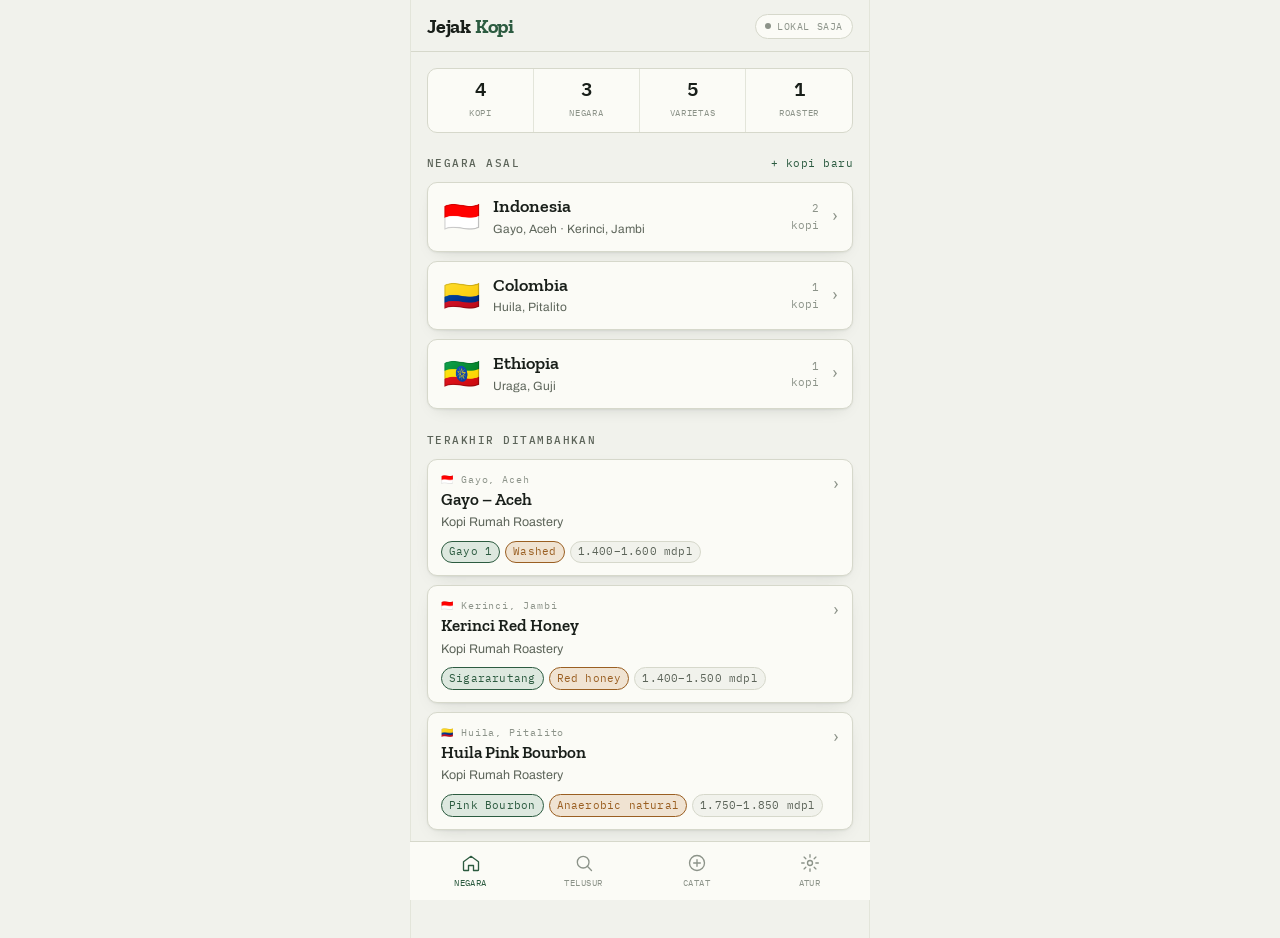
==== index.html @ e94035f2 "Add existing file" ====
<!doctype html>
<html lang="id">
<head>
<meta charset="utf-8">
<meta name="viewport" content="width=device-width,initial-scale=1,viewport-fit=cover">
<title>Jejak Kopi</title>
<meta name="description" content="Arsip telusur kopi — dari origin sampai cangkir.">
<meta name="theme-color" content="#2C5B40">
<link rel="manifest" href="manifest.webmanifest">
<link rel="icon" href="assets/icon-192.png">
<link rel="apple-touch-icon" href="assets/icon-192.png">
<meta name="apple-mobile-web-app-capable" content="yes">
<meta name="apple-mobile-web-app-title" content="Jejak Kopi">
<link rel="stylesheet" href="https://fonts.googleapis.com/css2?family=Archivo:wght@400;500;600;700&family=IBM+Plex+Mono:wght@400;500;600&family=Zilla+Slab:wght@500;600;700&display=swap">
<link rel="stylesheet" href="assets/app.css">
<script>try{var t=JSON.parse(localStorage.getItem("jejakkopi.tema"));if(t&&t!=="auto")document.documentElement.setAttribute("data-theme",t)}catch(e){}</script>
</head>
<body>
<div class="app">
  <header class="top" id="appTop"></header>
  <main class="view" id="view"></main>
</div>
<nav class="tabs" id="appTabs"></nav>

<script src="assets/app.js"></script>
<script>
shell({});

function render(){
  const kopi = Store.kopi();
  const v = $("#view");

  const negaraMap = new Map();
  kopi.forEach(k => {
    const n = k.negara || "Tanpa negara";
    const e = negaraMap.get(n) || { n: 0, daerah: new Set() };
    e.n++; if(k.origin) e.daerah.add(k.origin);
    negaraMap.set(n, e);
  });
  const negara = Array.from(negaraMap.entries())
    .map(([nama, e]) => ({ nama, jml: e.n, daerah: Array.from(e.daerah) }))
    .sort((a, b) => b.jml - a.jml || a.nama.localeCompare(b.nama));

  const varietas = new Set();
  kopi.forEach(k => (k.variety || []).forEach(x => varietas.add(x)));
  const roaster = new Set(kopi.map(k => k.roaster).filter(Boolean));

  const strip = `<div class="strip">
    <div><b>${kopi.length}</b><small>kopi</small></div>
    <div><b>${negara.length}</b><small>negara</small></div>
    <div><b>${varietas.size}</b><small>varietas</small></div>
    <div><b>${roaster.size}</b><small>roaster</small></div>
  </div>`;

  if(!kopi.length){
    v.innerHTML = strip + `<div class="empty">
      <h3>Arsip masih kosong</h3>
      <p>Catat sekantong kopi: origin, kebun, produser, varietas, proses, ketinggian,
         roaster, dan catatan rasanya. Kopi akan dikelompokkan otomatis per negara.</p>
      <a class="btn" href="catat.html">Catat kopi pertama</a>
    </div>`;
    return;
  }

  const kartuNegara = negara.map(g => `
    <a class="negara" href="negara.html?n=${encodeURIComponent(g.nama)}">
      <span class="flag" aria-hidden="true">${bendera(g.nama)}</span>
      <span class="negara-b">
        <span class="negara-n">${esc(g.nama)}</span>
        <span class="negara-d">${esc(g.daerah.slice(0, 4).join(" · ") || "—")}</span>
      </span>
      <span class="negara-c">${g.jml}<br>kopi</span>
      <span class="chev" aria-hidden="true">›</span>
    </a>`).join("");

  const baru = kopi.slice().sort((a, b) => (b.createdAt || 0) - (a.createdAt || 0)).slice(0, 3);

  v.innerHTML = strip + `
    <div class="sec-head" style="margin-top:22px">
      <h2 class="sec-title">Negara asal</h2>
      <a class="sec-act" href="catat.html">+ kopi baru</a>
    </div>
    ${kartuNegara}
    <div class="sec-head" style="margin-top:24px"><h2 class="sec-title">Terakhir ditambahkan</h2></div>
    ${baru.map(kartuKopi).join("")}`;
}

function kartuKopi(k){
  const tags = [];
  (k.variety || []).slice(0, 2).forEach(x => tags.push(`<span class="tag var">${esc(x)}</span>`));
  if(k.process) tags.push(`<span class="tag proc">${esc(k.process)}</span>`);
  if(k.altitude) tags.push(`<span class="tag">${esc(k.altitude)}</span>`);
  return `<a class="kartu" href="kopi.html?id=${encodeURIComponent(k.id)}">
    <span class="kartu-top">
      <span style="min-width:0">
        <span class="kartu-id">${bendera(k.negara)} ${esc(k.origin || k.negara || "—")}</span>
        <span class="kartu-n" style="display:block">${esc(k.nama || "Tanpa nama")}</span>
        <span class="kartu-r">${esc(k.roaster || k.producer || "—")}</span>
      </span>
      <span class="chev" aria-hidden="true">›</span>
    </span>
    ${tags.length ? `<span class="meta">${tags.join("")}</span>` : ""}
  </a>`;
}

document.addEventListener("data-siap", render);
document.addEventListener("data-baru", render);
Store.init();
</script>
</body>
</html>
---- assets/app.css ----
/* Jejak Kopi — gaya bersama semua halaman */

:root{
  --paper:#F1F2EC; --paper-2:#FBFBF6; --paper-3:#E8EAE1;
  --ink:#181E19; --ink-soft:#5C6459; --ink-faint:#8C9389;
  --rule:#D6D8CB; --rule-soft:#E3E5DA;
  --accent:#2C5B40; --accent-soft:#DDE8DF; --accent-ink:#F1F2EC;
  --brass:#9A5F22; --brass-soft:#F0E3D2;
  --good:#3B7A55; --warn:#966A16; --crit:#9C3B2E;
  --shadow:0 1px 2px rgba(24,30,25,.06), 0 6px 18px -10px rgba(24,30,25,.22);
  --r:10px; --r-s:6px;
  --f-disp:"Zilla Slab", Georgia, serif;
  --f-ui:"Archivo", system-ui, -apple-system, "Segoe UI", sans-serif;
  --f-mono:"IBM Plex Mono", ui-monospace, "SF Mono", Menlo, monospace;
  color-scheme:light;
}
@media (prefers-color-scheme: dark){
  :root:not([data-theme="light"]){
    --paper:#111512; --paper-2:#191F1A; --paper-3:#212821;
    --ink:#E7E9DF; --ink-soft:#98A195; --ink-faint:#6D766C;
    --rule:#2A322B; --rule-soft:#222A23;
    --accent:#79BC92; --accent-soft:#1D2B22; --accent-ink:#0E140F;
    --brass:#D19A57; --brass-soft:#2A2015;
    --good:#69B385; --warn:#CFA55E; --crit:#D97D6C;
    --shadow:0 1px 2px rgba(0,0,0,.4), 0 8px 22px -12px rgba(0,0,0,.7);
    color-scheme:dark;
  }
}
:root[data-theme="dark"]{
  --paper:#111512; --paper-2:#191F1A; --paper-3:#212821;
  --ink:#E7E9DF; --ink-soft:#98A195; --ink-faint:#6D766C;
  --rule:#2A322B; --rule-soft:#222A23;
  --accent:#79BC92; --accent-soft:#1D2B22; --accent-ink:#0E140F;
  --brass:#D19A57; --brass-soft:#2A2015;
  --good:#69B385; --warn:#CFA55E; --crit:#D97D6C;
  --shadow:0 1px 2px rgba(0,0,0,.4), 0 8px 22px -12px rgba(0,0,0,.7);
  color-scheme:dark;
}

*{box-sizing:border-box}
html{-webkit-text-size-adjust:100%}
body{margin:0; background:var(--paper); color:var(--ink);
  font-family:var(--f-ui); font-size:15px; line-height:1.5;
  -webkit-font-smoothing:antialiased}
img{max-width:100%}
a{color:inherit; text-decoration:none}
button,input,select,textarea{font:inherit; color:inherit}
button{cursor:pointer; background:none; border:none; padding:0; text-align:inherit}
:focus-visible{outline:2px solid var(--accent); outline-offset:2px; border-radius:3px}
@media (prefers-reduced-motion: reduce){*{animation:none!important; transition:none!important}}

/* ---------- kerangka ---------- */
.app{max-width:460px; margin:0 auto; min-height:100vh; background:var(--paper);
  border-left:1px solid var(--rule-soft); border-right:1px solid var(--rule-soft);
  padding-bottom:92px}
@media (max-width:480px){.app{border:none}}

.top{position:sticky; top:0; z-index:40; background:var(--paper);
  border-bottom:1px solid var(--rule); padding:11px 16px 10px}
.top-row{display:flex; align-items:center; justify-content:space-between; gap:10px}
.brand{font-family:var(--f-disp); font-weight:700; font-size:20px; letter-spacing:-.01em}
.brand span{color:var(--accent)}
.back{display:inline-flex; align-items:center; gap:5px; font-family:var(--f-mono);
  font-size:11.5px; letter-spacing:.04em; color:var(--accent)}
.view{padding:16px}

/* pil sinkron */
.sync{display:inline-flex; align-items:center; gap:6px; font-family:var(--f-mono);
  font-size:10px; letter-spacing:.06em; text-transform:uppercase; color:var(--ink-faint);
  border:1px solid var(--rule); border-radius:100px; padding:4px 9px; background:var(--paper-2)}
.sync .dot{width:6px; height:6px; border-radius:50%; background:var(--ink-faint); flex:none}
.sync[data-s="ok"]{color:var(--good); border-color:var(--good)}
.sync[data-s="ok"] .dot{background:var(--good)}
.sync[data-s="dirty"]{color:var(--warn); border-color:var(--warn)}
.sync[data-s="dirty"] .dot{background:var(--warn)}
.sync[data-s="err"]{color:var(--crit); border-color:var(--crit)}
.sync[data-s="err"] .dot{background:var(--crit)}
.sync[data-s="busy"] .dot{background:var(--accent); animation:pulse 1s ease-in-out infinite}
@keyframes pulse{0%,100%{opacity:1}50%{opacity:.25}}

/* ---------- judul bagian ---------- */
.sec-head{display:flex; align-items:baseline; justify-content:space-between; gap:10px; margin:0 0 10px}
.sec-title{font-family:var(--f-mono); font-size:10.5px; letter-spacing:.14em;
  text-transform:uppercase; color:var(--ink-soft); margin:0; font-weight:500}
.sec-act{font-family:var(--f-mono); font-size:11px; color:var(--accent); letter-spacing:.04em}
.page-title{font-family:var(--f-disp); font-size:25px; font-weight:700; line-height:1.15;
  margin:2px 0 4px; text-wrap:balance}
.page-sub{font-family:var(--f-mono); font-size:11px; letter-spacing:.08em;
  text-transform:uppercase; color:var(--ink-faint)}

/* ---------- strip statistik ---------- */
.strip{display:grid; grid-template-columns:repeat(4,1fr); border:1px solid var(--rule);
  border-radius:var(--r); overflow:hidden; background:var(--paper-2)}
.strip div{padding:10px 6px; text-align:center; border-right:1px solid var(--rule-soft)}
.strip div:last-child{border-right:none}
.strip b{display:block; font-family:var(--f-mono); font-size:19px; font-weight:600;
  font-variant-numeric:tabular-nums; line-height:1.1}
.strip small{font-family:var(--f-mono); font-size:9px; letter-spacing:.08em;
  text-transform:uppercase; color:var(--ink-faint)}

/* ---------- kartu negara ---------- */
.negara{display:flex; align-items:center; gap:13px; width:100%; padding:13px 14px;
  background:var(--paper-2); border:1px solid var(--rule); border-radius:var(--r);
  box-shadow:var(--shadow)}
.negara+.negara{margin-top:9px}
.flag{font-size:30px; line-height:1; flex:none; width:38px; text-align:center}
.negara-b{flex:1; min-width:0; display:block}
.negara-n{display:block; font-family:var(--f-disp); font-size:18px; font-weight:600; line-height:1.2}
.negara-d{display:block; font-size:12px; color:var(--ink-soft); margin-top:2px;
  overflow:hidden; text-overflow:ellipsis; white-space:nowrap}
.negara-c{font-family:var(--f-mono); font-size:11px; color:var(--ink-faint); flex:none;
  font-variant-numeric:tabular-nums; text-align:right}
.chev{color:var(--ink-faint); font-size:17px; flex:none}

/* ---------- kartu kopi ---------- */
.kartu{display:block; width:100%; background:var(--paper-2); border:1px solid var(--rule);
  border-radius:var(--r); padding:12px 13px; box-shadow:var(--shadow)}
.kartu+.kartu{margin-top:9px}
.kartu-top{display:flex; justify-content:space-between; align-items:flex-start; gap:10px}
.kartu-id{display:block; font-family:var(--f-mono); font-size:10px; letter-spacing:.09em;
  color:var(--ink-faint)}
.kartu-n{display:block; font-family:var(--f-disp); font-weight:600; font-size:17px;
  line-height:1.25; margin:2px 0 3px; text-wrap:balance}
.kartu-r{display:block; font-size:12.5px; color:var(--ink-soft)}
.meta{display:flex; flex-wrap:wrap; gap:5px; margin-top:9px}
.tag{font-family:var(--f-mono); font-size:10.5px; letter-spacing:.02em; padding:2.5px 7px;
  border-radius:100px; border:1px solid var(--rule); color:var(--ink-soft); background:var(--paper)}
.tag.proc{border-color:var(--brass); color:var(--brass); background:var(--brass-soft)}
.tag.var{border-color:var(--accent); color:var(--accent); background:var(--accent-soft)}

/* ---------- tabel informasi (halaman detail) ---------- */
.info{border:1px solid var(--rule); border-radius:var(--r); overflow:hidden;
  background:var(--paper-2)}
.info-row{display:flex; align-items:flex-start; gap:10px; padding:10px 12px;
  border-bottom:1px solid var(--rule-soft); width:100%}
.info-row:last-child{border-bottom:none}
.info-e{font-size:15px; line-height:1.35; flex:none; width:20px; text-align:center}
.info-k{font-family:var(--f-mono); font-size:9.5px; letter-spacing:.09em; text-transform:uppercase;
  color:var(--ink-faint); width:78px; flex:none; padding-top:3px}
.info-v{flex:1; min-width:0; font-size:14px; font-weight:500; line-height:1.35}
.info-v.kosong{color:var(--ink-faint); font-weight:400; font-style:italic}
a.info-row .info-v{color:var(--accent)}

/* ---------- catatan rasa ---------- */
.notes{display:flex; flex-wrap:wrap; gap:7px}
.note-chip{display:inline-flex; align-items:center; gap:6px; padding:6px 11px 6px 8px;
  border-radius:100px; border:1px solid var(--rule); background:var(--paper-2); font-size:13px}
.note-chip em{font-style:normal; font-size:14px}

/* ---------- seduhan ---------- */
.seduh{display:flex; gap:11px; padding:10px 0; border-bottom:1px solid var(--rule-soft)}
.seduh:last-child{border-bottom:none}
.seduh-m{font-family:var(--f-mono); font-size:9.5px; letter-spacing:.06em; text-transform:uppercase;
  color:var(--accent-ink); background:var(--accent); padding:4px 6px; border-radius:var(--r-s);
  flex:none; min-width:58px; text-align:center; height:fit-content}
.seduh-b{flex:1; min-width:0}
.seduh-d{font-family:var(--f-mono); font-size:11px; color:var(--ink-faint);
  font-variant-numeric:tabular-nums}
.seduh-n{font-size:13px; color:var(--ink-soft); margin-top:3px}

/* ---------- daftar telusur ---------- */
.facet{display:flex; align-items:center; gap:10px; width:100%; padding:10px 2px;
  border-bottom:1px solid var(--rule-soft)}
.bar{height:5px; border-radius:3px; background:var(--accent); flex:none; min-width:4px}
.facet-n{flex:1; font-size:14px; font-weight:500; min-width:0}
.facet-c{font-family:var(--f-mono); font-size:11.5px; color:var(--ink-faint);
  font-variant-numeric:tabular-nums; flex:none}

.chips{display:flex; gap:6px; overflow-x:auto; padding-bottom:6px; margin-bottom:12px;
  scrollbar-width:none}
.chips::-webkit-scrollbar{display:none}
.chip{font-family:var(--f-mono); font-size:11px; letter-spacing:.03em; white-space:nowrap;
  padding:5px 11px; border-radius:100px; border:1px solid var(--rule);
  background:var(--paper-2); color:var(--ink-soft)}
.chip[aria-pressed="true"]{background:var(--accent); color:var(--accent-ink); border-color:var(--accent)}

/* ---------- formulir ---------- */
.f{margin-bottom:12px}
.f label{display:block; font-family:var(--f-mono); font-size:9.5px; letter-spacing:.12em;
  text-transform:uppercase; color:var(--ink-soft); margin-bottom:4px}
.f input[type=text],.f input[type=number],.f input[type=date],.f input[type=password],
.f select,.f textarea{width:100%; padding:9px 10px; border:1px solid var(--rule);
  border-radius:var(--r-s); background:var(--paper-2); font-size:16px}
.f textarea{min-height:70px; resize:vertical; font-size:14px}
.f .hint{font-size:11.5px; color:var(--ink-faint); margin-top:4px; line-height:1.4}
.grid2{display:grid; grid-template-columns:1fr 1fr; gap:10px}

.btn{display:inline-flex; align-items:center; justify-content:center; gap:6px;
  padding:11px 16px; border-radius:var(--r-s); font-weight:600; font-size:14px;
  background:var(--accent); color:var(--accent-ink); border:1px solid var(--accent)}
.btn.ghost{background:transparent; color:var(--ink); border-color:var(--rule)}
.btn.danger{background:transparent; color:var(--crit); border-color:var(--crit)}
.btn.wide{width:100%}
.btn[disabled]{opacity:.5; cursor:not-allowed}
.btn-row{display:flex; gap:8px; margin-top:14px}

details > summary{font-family:var(--f-mono); font-size:11px; letter-spacing:.04em;
  color:var(--accent); cursor:pointer; padding:4px 0; list-style:none}
details > summary::-webkit-details-marker{display:none}
details > summary::before{content:"▸ "; display:inline-block; transition:transform .15s}
details[open] > summary::before{content:"▾ "}

.chipset{display:flex; flex-wrap:wrap; gap:6px}
.chipset button{font-size:12.5px; padding:5px 10px; border-radius:100px;
  border:1px solid var(--rule); background:var(--paper-2); color:var(--ink-soft)}
.chipset button[aria-pressed="true"]{background:var(--accent-soft); border-color:var(--accent);
  color:var(--accent); font-weight:600}

/* ---------- bilah tab ---------- */
.tabs{position:fixed; bottom:0; left:0; right:0; z-index:50; background:var(--paper-2);
  border-top:1px solid var(--rule); display:grid; grid-template-columns:repeat(4,1fr);
  max-width:460px; margin:0 auto; padding:6px 4px calc(6px + env(safe-area-inset-bottom))}
.tab{display:flex; flex-direction:column; align-items:center; gap:3px; padding:5px 2px;
  color:var(--ink-faint); font-family:var(--f-mono); font-size:9px; letter-spacing:.05em;
  text-transform:uppercase}
.tab svg{width:20px; height:20px; stroke:currentColor; fill:none; stroke-width:1.6;
  stroke-linecap:round; stroke-linejoin:round}
.tab[aria-current="page"]{color:var(--accent)}

/* ---------- lain-lain ---------- */
.empty{text-align:center; padding:34px 18px; color:var(--ink-soft)}
.empty h3{font-family:var(--f-disp); font-size:18px; color:var(--ink); margin:0 0 6px}
.empty p{font-size:13.5px; margin:0 auto 16px; max-width:30em}
.banner{border-left:2px solid var(--brass); background:var(--brass-soft); padding:10px 12px;
  border-radius:0 var(--r-s) var(--r-s) 0; font-size:12.5px; color:var(--ink-soft);
  margin-bottom:14px; line-height:1.45}
.banner a{color:var(--brass); text-decoration:underline}
.toast{position:fixed; left:50%; bottom:100px; transform:translateX(-50%); z-index:80;
  background:var(--ink); color:var(--paper); padding:9px 15px; border-radius:100px;
  font-size:13px; box-shadow:var(--shadow); max-width:88vw; text-align:center; display:none}
.toast.on{display:block}
.hr{height:1px; background:var(--rule); margin:20px 0}
.muted{font-size:13px; color:var(--ink-soft)}
.mono{font-family:var(--f-mono); font-variant-numeric:tabular-nums}
.stack{display:flex; flex-direction:column; gap:9px}
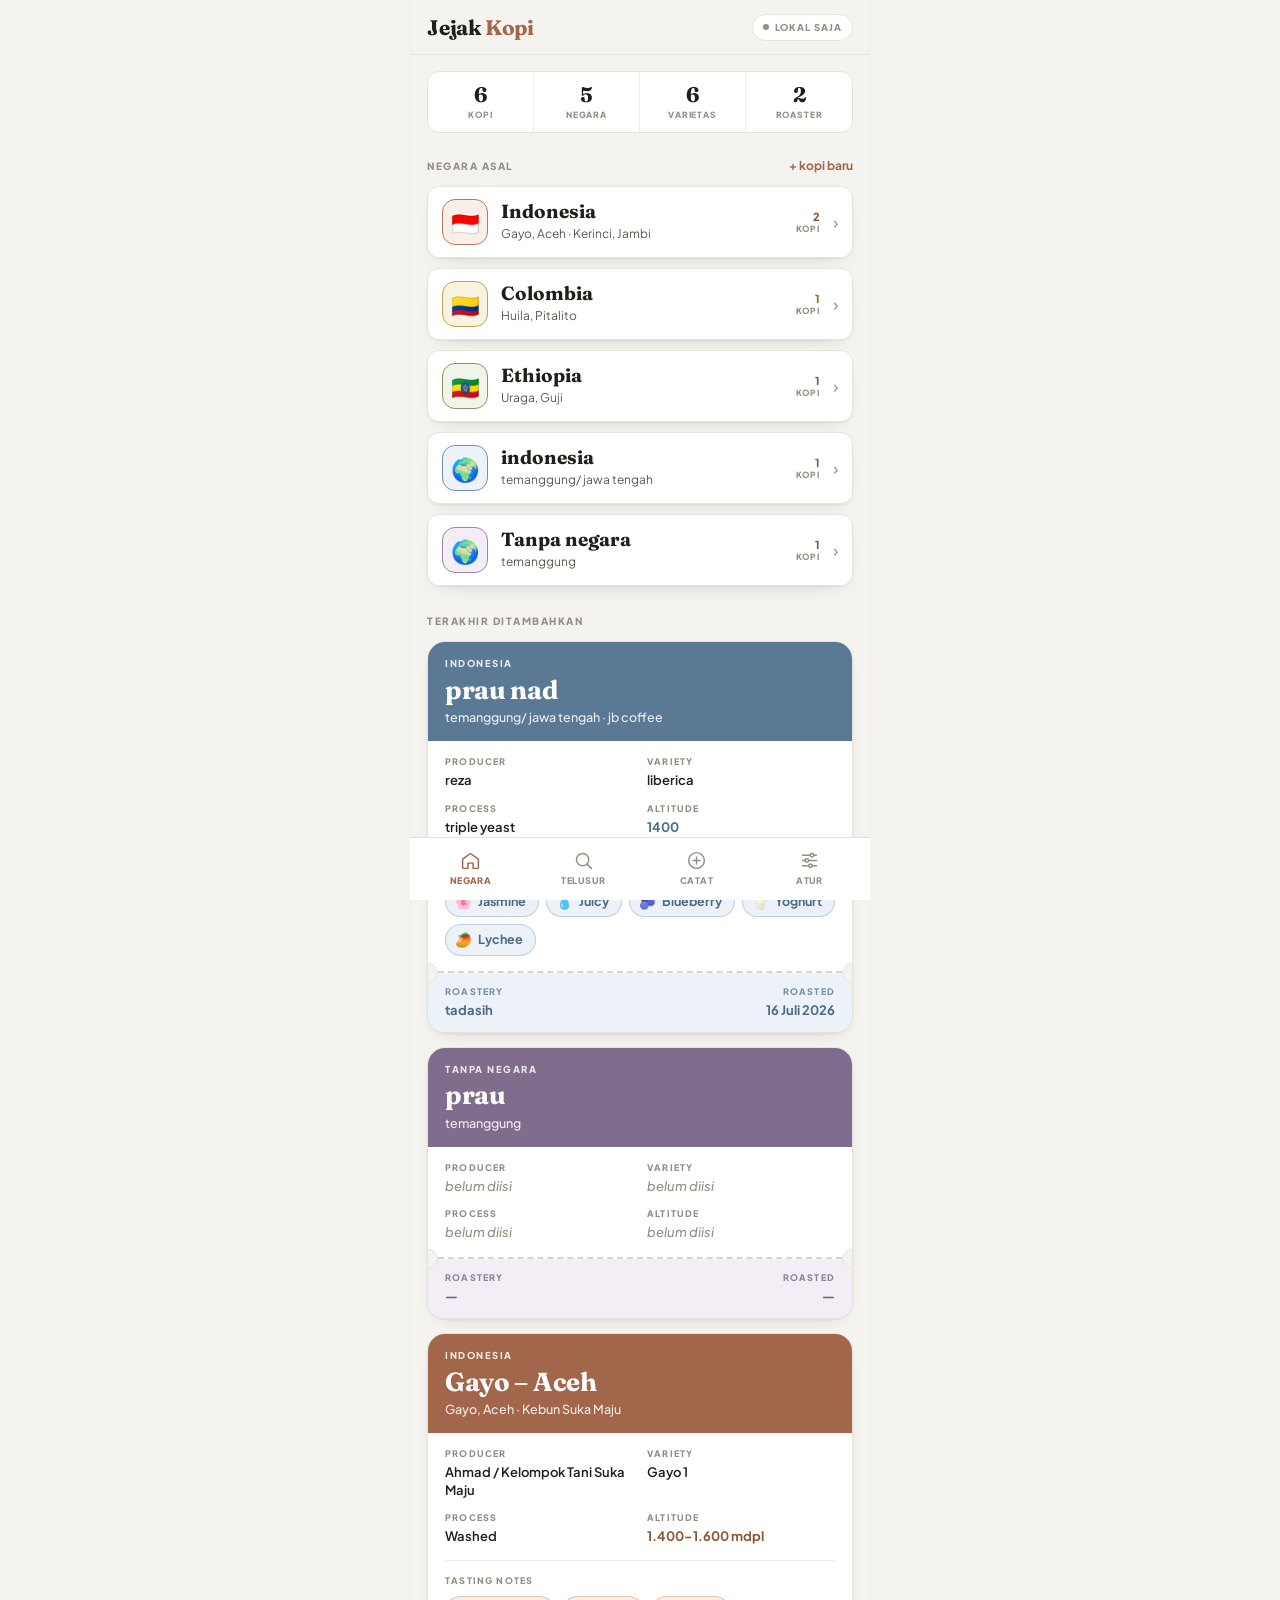
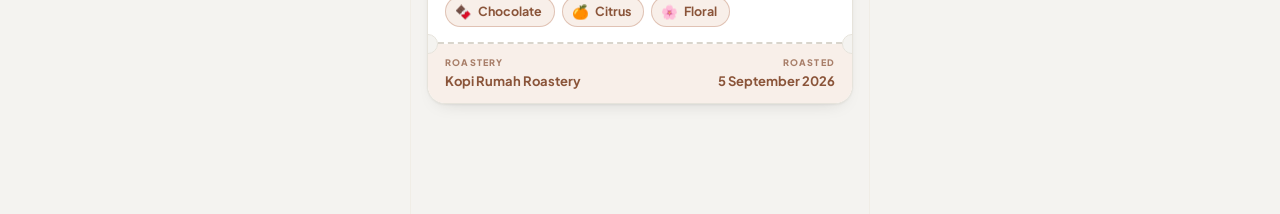
==== commit 4b772b2d: "Update files" ====
--- a/index.html
+++ b/index.html
@@ -5,15 +5,14 @@
 <meta name="viewport" content="width=device-width,initial-scale=1,viewport-fit=cover">
 <title>Jejak Kopi</title>
 <meta name="description" content="Arsip telusur kopi — dari origin sampai cangkir.">
-<meta name="theme-color" content="#2C5B40">
+<meta name="theme-color" content="#A2664B">
 <link rel="manifest" href="manifest.webmanifest">
 <link rel="icon" href="assets/icon-192.png">
 <link rel="apple-touch-icon" href="assets/icon-192.png">
 <meta name="apple-mobile-web-app-capable" content="yes">
 <meta name="apple-mobile-web-app-title" content="Jejak Kopi">
-<link rel="stylesheet" href="https://fonts.googleapis.com/css2?family=Archivo:wght@400;500;600;700&family=IBM+Plex+Mono:wght@400;500;600&family=Zilla+Slab:wght@500;600;700&display=swap">
+<link rel="stylesheet" href="https://fonts.googleapis.com/css2?family=Fraunces:opsz,wght@9..144,600;9..144,700&family=Plus+Jakarta+Sans:wght@400;500;600;700;800&display=swap">
 <link rel="stylesheet" href="assets/app.css">
-<script>try{var t=JSON.parse(localStorage.getItem("jejakkopi.tema"));if(t&&t!=="auto")document.documentElement.setAttribute("data-theme",t)}catch(e){}</script>
 </head>
 <body>
 <div class="app">
@@ -22,6 +21,7 @@
 </div>
 <nav class="tabs" id="appTabs"></nav>
 
+<script src="assets/seed.js"></script>
 <script src="assets/app.js"></script>
 <script>
 shell({});
@@ -33,12 +33,12 @@
   const negaraMap = new Map();
   kopi.forEach(k => {
     const n = k.negara || "Tanpa negara";
-    const e = negaraMap.get(n) || { n: 0, daerah: new Set() };
-    e.n++; if(k.origin) e.daerah.add(k.origin);
-    negaraMap.set(n, e);
+    if(!negaraMap.has(n)) negaraMap.set(n, { jml:0, daerah:new Set() });
+    const e = negaraMap.get(n);
+    e.jml++; if(k.origin) e.daerah.add(k.origin);
   });
   const negara = Array.from(negaraMap.entries())
-    .map(([nama, e]) => ({ nama, jml: e.n, daerah: Array.from(e.daerah) }))
+    .map(([nama, e]) => ({ nama, jml:e.jml, daerah:Array.from(e.daerah) }))
     .sort((a, b) => b.jml - a.jml || a.nama.localeCompare(b.nama));
 
   const varietas = new Set();
@@ -63,44 +63,27 @@
   }
 
   const kartuNegara = negara.map(g => `
-    <a class="negara" href="negara.html?n=${encodeURIComponent(g.nama)}">
+    <a class="negara" data-w="${warnaNegara(g.nama)}"
+       href="negara.html?n=${encodeURIComponent(g.nama)}">
       <span class="flag" aria-hidden="true">${bendera(g.nama)}</span>
       <span class="negara-b">
         <span class="negara-n">${esc(g.nama)}</span>
-        <span class="negara-d">${esc(g.daerah.slice(0, 4).join(" · ") || "—")}</span>
+        <span class="negara-d">${esc(g.daerah.slice(0, 4).join(" · ") || "daerah belum dicatat")}</span>
       </span>
-      <span class="negara-c">${g.jml}<br>kopi</span>
+      <span class="negara-c">${g.jml}<small>kopi</small></span>
       <span class="chev" aria-hidden="true">›</span>
     </a>`).join("");
 
   const baru = kopi.slice().sort((a, b) => (b.createdAt || 0) - (a.createdAt || 0)).slice(0, 3);
 
   v.innerHTML = strip + `
-    <div class="sec-head" style="margin-top:22px">
+    <div class="sec-head" style="margin-top:24px">
       <h2 class="sec-title">Negara asal</h2>
       <a class="sec-act" href="catat.html">+ kopi baru</a>
     </div>
     ${kartuNegara}
-    <div class="sec-head" style="margin-top:24px"><h2 class="sec-title">Terakhir ditambahkan</h2></div>
-    ${baru.map(kartuKopi).join("")}`;
-}
-
-function kartuKopi(k){
-  const tags = [];
-  (k.variety || []).slice(0, 2).forEach(x => tags.push(`<span class="tag var">${esc(x)}</span>`));
-  if(k.process) tags.push(`<span class="tag proc">${esc(k.process)}</span>`);
-  if(k.altitude) tags.push(`<span class="tag">${esc(k.altitude)}</span>`);
-  return `<a class="kartu" href="kopi.html?id=${encodeURIComponent(k.id)}">
-    <span class="kartu-top">
-      <span style="min-width:0">
-        <span class="kartu-id">${bendera(k.negara)} ${esc(k.origin || k.negara || "—")}</span>
-        <span class="kartu-n" style="display:block">${esc(k.nama || "Tanpa nama")}</span>
-        <span class="kartu-r">${esc(k.roaster || k.producer || "—")}</span>
-      </span>
-      <span class="chev" aria-hidden="true">›</span>
-    </span>
-    ${tags.length ? `<span class="meta">${tags.join("")}</span>` : ""}
-  </a>`;
+    <div class="sec-head" style="margin-top:28px"><h2 class="sec-title">Terakhir ditambahkan</h2></div>
+    ${baru.map(kartuTiket).join("")}`;
 }
 
 document.addEventListener("data-siap", render);
--- a/assets/app.css
+++ b/assets/app.css
@@ -1,235 +1,269 @@
-/* Jejak Kopi — gaya bersama semua halaman */
+/* =====================================================================
+   Jejak Kopi — gaya bersama semua halaman
+   Latar putih, warna teredam, warna ditentukan negara asal.
+   ===================================================================== */
 
 :root{
-  --paper:#F1F2EC; --paper-2:#FBFBF6; --paper-3:#E8EAE1;
-  --ink:#181E19; --ink-soft:#5C6459; --ink-faint:#8C9389;
-  --rule:#D6D8CB; --rule-soft:#E3E5DA;
-  --accent:#2C5B40; --accent-soft:#DDE8DF; --accent-ink:#F1F2EC;
-  --brass:#9A5F22; --brass-soft:#F0E3D2;
-  --good:#3B7A55; --warn:#966A16; --crit:#9C3B2E;
-  --shadow:0 1px 2px rgba(24,30,25,.06), 0 6px 18px -10px rgba(24,30,25,.22);
-  --r:10px; --r-s:6px;
-  --f-disp:"Zilla Slab", Georgia, serif;
-  --f-ui:"Archivo", system-ui, -apple-system, "Segoe UI", sans-serif;
-  --f-mono:"IBM Plex Mono", ui-monospace, "SF Mono", Menlo, monospace;
+  --page:#F4F3F0;
+  --card:#FFFFFF;
+  --ink:#211E1A;
+  --ink-2:#5C574E;
+  --faint:#948E84;
+  --rule:#E6E3DB;
+  --rule-2:#F0EDE6;
+
+  /* aksen umum aplikasi — tanah liat */
+  --c:#B87A5E; --block:#A2664B; --tint:#F8EFE9; --deep:#8A5439;
+
+  --good:#5C7838; --warn:#A2853C; --crit:#A6402F;
+  --shadow:0 1px 2px rgba(33,30,26,.05), 0 8px 20px -14px rgba(33,30,26,.28);
+  --r:18px; --r-m:12px; --r-s:9px;
+
+  --f-ui:"Plus Jakarta Sans", system-ui, -apple-system, "Segoe UI", sans-serif;
+  --f-disp:"Fraunces", Georgia, "Times New Roman", serif;
   color-scheme:light;
 }
-@media (prefers-color-scheme: dark){
-  :root:not([data-theme="light"]){
-    --paper:#111512; --paper-2:#191F1A; --paper-3:#212821;
-    --ink:#E7E9DF; --ink-soft:#98A195; --ink-faint:#6D766C;
-    --rule:#2A322B; --rule-soft:#222A23;
-    --accent:#79BC92; --accent-soft:#1D2B22; --accent-ink:#0E140F;
-    --brass:#D19A57; --brass-soft:#2A2015;
-    --good:#69B385; --warn:#CFA55E; --crit:#D97D6C;
-    --shadow:0 1px 2px rgba(0,0,0,.4), 0 8px 22px -12px rgba(0,0,0,.7);
-    color-scheme:dark;
-  }
-}
-:root[data-theme="dark"]{
-  --paper:#111512; --paper-2:#191F1A; --paper-3:#212821;
-  --ink:#E7E9DF; --ink-soft:#98A195; --ink-faint:#6D766C;
-  --rule:#2A322B; --rule-soft:#222A23;
-  --accent:#79BC92; --accent-soft:#1D2B22; --accent-ink:#0E140F;
-  --brass:#D19A57; --brass-soft:#2A2015;
-  --good:#69B385; --warn:#CFA55E; --crit:#D97D6C;
-  --shadow:0 1px 2px rgba(0,0,0,.4), 0 8px 22px -12px rgba(0,0,0,.7);
-  color-scheme:dark;
-}
+
+/* ---------- palet negara ---------- */
+[data-w="id"]{--c:#B87A5E; --block:#A2664B; --tint:#F8EFE9; --deep:#8A5439}
+[data-w="et"]{--c:#869A66; --block:#6E8450; --tint:#F0F4E9; --deep:#5E7043}
+[data-w="co"]{--c:#C0A153; --block:#A2853C; --tint:#F9F2E1; --deep:#8A6F27}
+[data-w="ke"]{--c:#B27A7E; --block:#99626A; --tint:#F8EEEE; --deep:#83525A}
+[data-w="br"]{--c:#7593AE; --block:#5B7995; --tint:#ECF2F7; --deep:#4E6B85}
+[data-w="gt"]{--c:#6F9B94; --block:#55807A; --tint:#EAF3F1; --deep:#46706A}
+[data-w="pa"]{--c:#9B87A8; --block:#806D8E; --tint:#F3EEF6; --deep:#6B587A}
+[data-w="cr"]{--c:#6E9377; --block:#557A5F; --tint:#EBF3ED; --deep:#3F6249}
+[data-w="xx"]{--c:#8A8B93; --block:#6E7079; --tint:#F1F1F2; --deep:#5C5D64}
 
 *{box-sizing:border-box}
 html{-webkit-text-size-adjust:100%}
-body{margin:0; background:var(--paper); color:var(--ink);
-  font-family:var(--f-ui); font-size:15px; line-height:1.5;
-  -webkit-font-smoothing:antialiased}
+body{margin:0; background:var(--page); color:var(--ink); font-family:var(--f-ui);
+  font-size:15px; line-height:1.55; -webkit-font-smoothing:antialiased}
 img{max-width:100%}
 a{color:inherit; text-decoration:none}
 button,input,select,textarea{font:inherit; color:inherit}
 button{cursor:pointer; background:none; border:none; padding:0; text-align:inherit}
-:focus-visible{outline:2px solid var(--accent); outline-offset:2px; border-radius:3px}
-@media (prefers-reduced-motion: reduce){*{animation:none!important; transition:none!important}}
+:focus-visible{outline:2px solid var(--block); outline-offset:2px; border-radius:4px}
+@media (prefers-reduced-motion:reduce){*{animation:none!important; transition:none!important}}
 
 /* ---------- kerangka ---------- */
-.app{max-width:460px; margin:0 auto; min-height:100vh; background:var(--paper);
-  border-left:1px solid var(--rule-soft); border-right:1px solid var(--rule-soft);
-  padding-bottom:92px}
+.app{max-width:460px; margin:0 auto; min-height:100vh; background:var(--page);
+  border-left:1px solid var(--rule-2); border-right:1px solid var(--rule-2);
+  padding-bottom:94px}
 @media (max-width:480px){.app{border:none}}
 
-.top{position:sticky; top:0; z-index:40; background:var(--paper);
+.top{position:sticky; top:0; z-index:40; background:var(--page);
   border-bottom:1px solid var(--rule); padding:11px 16px 10px}
 .top-row{display:flex; align-items:center; justify-content:space-between; gap:10px}
-.brand{font-family:var(--f-disp); font-weight:700; font-size:20px; letter-spacing:-.01em}
-.brand span{color:var(--accent)}
-.back{display:inline-flex; align-items:center; gap:5px; font-family:var(--f-mono);
-  font-size:11.5px; letter-spacing:.04em; color:var(--accent)}
+.brand{font-family:var(--f-disp); font-weight:700; font-size:21px; letter-spacing:-.01em}
+.brand span{color:var(--block)}
+.back{display:inline-flex; align-items:center; gap:5px; font-size:12.5px; font-weight:700;
+  color:var(--block)}
 .view{padding:16px}
 
 /* pil sinkron */
-.sync{display:inline-flex; align-items:center; gap:6px; font-family:var(--f-mono);
-  font-size:10px; letter-spacing:.06em; text-transform:uppercase; color:var(--ink-faint);
-  border:1px solid var(--rule); border-radius:100px; padding:4px 9px; background:var(--paper-2)}
-.sync .dot{width:6px; height:6px; border-radius:50%; background:var(--ink-faint); flex:none}
-.sync[data-s="ok"]{color:var(--good); border-color:var(--good)}
+.sync{display:inline-flex; align-items:center; gap:6px; font-size:9.5px; font-weight:800;
+  letter-spacing:.1em; text-transform:uppercase; color:var(--faint);
+  border:1px solid var(--rule); border-radius:100px; padding:5px 10px; background:#fff}
+.sync .dot{width:6px; height:6px; border-radius:50%; background:var(--faint); flex:none}
+.sync[data-s="ok"]{color:var(--good); border-color:#C4D2AE}
 .sync[data-s="ok"] .dot{background:var(--good)}
-.sync[data-s="dirty"]{color:var(--warn); border-color:var(--warn)}
+.sync[data-s="dirty"]{color:var(--warn); border-color:#E4D2A6}
 .sync[data-s="dirty"] .dot{background:var(--warn)}
-.sync[data-s="err"]{color:var(--crit); border-color:var(--crit)}
+.sync[data-s="err"]{color:var(--crit); border-color:#E6BDB4}
 .sync[data-s="err"] .dot{background:var(--crit)}
-.sync[data-s="busy"] .dot{background:var(--accent); animation:pulse 1s ease-in-out infinite}
+.sync[data-s="busy"] .dot{background:var(--block); animation:pulse 1s ease-in-out infinite}
 @keyframes pulse{0%,100%{opacity:1}50%{opacity:.25}}
 
-/* ---------- judul bagian ---------- */
-.sec-head{display:flex; align-items:baseline; justify-content:space-between; gap:10px; margin:0 0 10px}
-.sec-title{font-family:var(--f-mono); font-size:10.5px; letter-spacing:.14em;
-  text-transform:uppercase; color:var(--ink-soft); margin:0; font-weight:500}
-.sec-act{font-family:var(--f-mono); font-size:11px; color:var(--accent); letter-spacing:.04em}
-.page-title{font-family:var(--f-disp); font-size:25px; font-weight:700; line-height:1.15;
-  margin:2px 0 4px; text-wrap:balance}
-.page-sub{font-family:var(--f-mono); font-size:11px; letter-spacing:.08em;
-  text-transform:uppercase; color:var(--ink-faint)}
+/* ---------- judul ---------- */
+.sec-head{display:flex; align-items:baseline; justify-content:space-between; gap:10px;
+  margin:0 0 11px}
+.sec-title{font-size:10px; font-weight:800; letter-spacing:.15em; text-transform:uppercase;
+  color:var(--faint); margin:0}
+.sec-act{font-size:12px; font-weight:700; color:var(--block)}
+.page-title{font-family:var(--f-disp); font-size:27px; font-weight:700; line-height:1.12;
+  letter-spacing:-.012em; margin:3px 0 4px; text-wrap:balance}
+.page-sub{font-size:10.5px; font-weight:800; letter-spacing:.13em; text-transform:uppercase;
+  color:var(--faint)}
 
 /* ---------- strip statistik ---------- */
 .strip{display:grid; grid-template-columns:repeat(4,1fr); border:1px solid var(--rule);
-  border-radius:var(--r); overflow:hidden; background:var(--paper-2)}
-.strip div{padding:10px 6px; text-align:center; border-right:1px solid var(--rule-soft)}
+  border-radius:var(--r-m); overflow:hidden; background:#fff}
+.strip div{padding:11px 6px; text-align:center; border-right:1px solid var(--rule-2)}
 .strip div:last-child{border-right:none}
-.strip b{display:block; font-family:var(--f-mono); font-size:19px; font-weight:600;
-  font-variant-numeric:tabular-nums; line-height:1.1}
-.strip small{font-family:var(--f-mono); font-size:9px; letter-spacing:.08em;
-  text-transform:uppercase; color:var(--ink-faint)}
+.strip b{display:block; font-family:var(--f-disp); font-size:21px; font-weight:700; line-height:1.05}
+.strip small{display:block; font-size:8.5px; font-weight:800; letter-spacing:.1em;
+  text-transform:uppercase; color:var(--faint); margin-top:3px}
 
 /* ---------- kartu negara ---------- */
-.negara{display:flex; align-items:center; gap:13px; width:100%; padding:13px 14px;
-  background:var(--paper-2); border:1px solid var(--rule); border-radius:var(--r);
-  box-shadow:var(--shadow)}
-.negara+.negara{margin-top:9px}
-.flag{font-size:30px; line-height:1; flex:none; width:38px; text-align:center}
+.negara{display:flex; align-items:center; gap:13px; padding:12px 14px; background:#fff;
+  border:1px solid var(--rule); border-radius:var(--r-m); box-shadow:var(--shadow)}
+.negara+.negara{margin-top:10px}
+.flag{width:46px; height:46px; flex:none; border-radius:13px; background:var(--tint);
+  border:1.5px solid var(--c); display:flex; align-items:center; justify-content:center;
+  font-size:23px; line-height:1}
 .negara-b{flex:1; min-width:0; display:block}
-.negara-n{display:block; font-family:var(--f-disp); font-size:18px; font-weight:600; line-height:1.2}
-.negara-d{display:block; font-size:12px; color:var(--ink-soft); margin-top:2px;
+.negara-n{display:block; font-family:var(--f-disp); font-size:19px; font-weight:700;
+  line-height:1.15}
+.negara-d{display:block; font-size:12px; color:var(--ink-2); margin-top:2px;
   overflow:hidden; text-overflow:ellipsis; white-space:nowrap}
-.negara-c{font-family:var(--f-mono); font-size:11px; color:var(--ink-faint); flex:none;
-  font-variant-numeric:tabular-nums; text-align:right}
-.chev{color:var(--ink-faint); font-size:17px; flex:none}
-
-/* ---------- kartu kopi ---------- */
-.kartu{display:block; width:100%; background:var(--paper-2); border:1px solid var(--rule);
-  border-radius:var(--r); padding:12px 13px; box-shadow:var(--shadow)}
-.kartu+.kartu{margin-top:9px}
-.kartu-top{display:flex; justify-content:space-between; align-items:flex-start; gap:10px}
-.kartu-id{display:block; font-family:var(--f-mono); font-size:10px; letter-spacing:.09em;
-  color:var(--ink-faint)}
-.kartu-n{display:block; font-family:var(--f-disp); font-weight:600; font-size:17px;
-  line-height:1.25; margin:2px 0 3px; text-wrap:balance}
-.kartu-r{display:block; font-size:12.5px; color:var(--ink-soft)}
-.meta{display:flex; flex-wrap:wrap; gap:5px; margin-top:9px}
-.tag{font-family:var(--f-mono); font-size:10.5px; letter-spacing:.02em; padding:2.5px 7px;
-  border-radius:100px; border:1px solid var(--rule); color:var(--ink-soft); background:var(--paper)}
-.tag.proc{border-color:var(--brass); color:var(--brass); background:var(--brass-soft)}
-.tag.var{border-color:var(--accent); color:var(--accent); background:var(--accent-soft)}
-
-/* ---------- tabel informasi (halaman detail) ---------- */
-.info{border:1px solid var(--rule); border-radius:var(--r); overflow:hidden;
-  background:var(--paper-2)}
-.info-row{display:flex; align-items:flex-start; gap:10px; padding:10px 12px;
-  border-bottom:1px solid var(--rule-soft); width:100%}
+.negara-c{flex:none; text-align:right; font-size:11px; font-weight:800; color:var(--deep);
+  line-height:1.25}
+.negara-c small{display:block; font-size:8.5px; font-weight:800; letter-spacing:.1em;
+  text-transform:uppercase; color:var(--faint)}
+.chev{color:var(--faint); font-size:18px; flex:none}
+
+/* =====================================================================
+   KARTU TIKET
+   ===================================================================== */
+.tk{display:block; background:var(--card); border:1px solid var(--rule);
+  border-radius:var(--r); overflow:hidden; box-shadow:var(--shadow)}
+.tk+.tk{margin-top:14px}
+
+.tk .hd{display:block; background:var(--block); color:#fff; padding:14px 17px 15px}
+.tk .ctry{display:block; font-size:9.5px; font-weight:800; letter-spacing:.16em;
+  text-transform:uppercase; color:#fff; opacity:.85}
+.tk .nm{display:block; font-family:var(--f-disp); font-weight:700; font-size:26px;
+  line-height:1.12; letter-spacing:-.012em; margin:5px 0 4px; text-wrap:balance}
+.tk .org{display:block; font-size:12.5px; font-weight:500; color:#fff; opacity:.88;
+  line-height:1.4}
+
+.tk .hd a{color:#fff; border-bottom:1.5px solid rgba(255,255,255,.5)}
+.tk .v a,.tk .stub .who a{color:var(--deep);
+  border-bottom:1.5px solid color-mix(in srgb, var(--c) 50%, transparent)}
+.tk .bd{display:block; padding:14px 17px 15px}
+.tk .gr{display:grid; grid-template-columns:1fr 1fr; gap:12px 14px}
+.tk .k{display:block; font-size:9px; font-weight:800; letter-spacing:.13em;
+  text-transform:uppercase; color:var(--faint)}
+.tk .v{display:block; font-size:13px; font-weight:600; line-height:1.35; margin-top:3px}
+.tk .v.alt{color:var(--deep); font-weight:700}
+.tk .v.kosong{color:var(--faint); font-weight:500; font-style:italic}
+.tk .rasa{display:block; margin-top:14px; padding-top:13px; border-top:1px solid var(--rule-2)}
+.tk .rasa .k{margin-bottom:8px}
+
+.notes{display:flex; flex-wrap:wrap; gap:7px}
+.note{display:inline-flex; align-items:center; gap:6px; background:var(--tint);
+  border:1px solid color-mix(in srgb, var(--c) 38%, transparent); border-radius:100px;
+  padding:5px 12px 5px 9px; font-size:12.5px; font-weight:700; color:var(--deep)}
+.note em{font-style:normal; font-size:13.5px; line-height:1}
+
+.tk .perf{display:block; position:relative; height:0; border-top:2px dashed #D9D5CC}
+.tk .perf::before,.tk .perf::after{content:""; position:absolute; top:-10px; width:18px;
+  height:18px; border-radius:50%; background:var(--page); border:1px solid var(--rule)}
+.tk .perf::before{left:-10px}
+.tk .perf::after{right:-10px}
+
+.tk .stub{background:var(--tint); padding:12px 17px 13px; display:flex; align-items:flex-end;
+  justify-content:space-between; gap:14px}
+.tk .stub .k{color:var(--deep); opacity:.72}
+.tk .stub .who{display:block; font-size:13px; font-weight:700; color:var(--deep);
+  line-height:1.3; margin-top:3px}
+.tk .stub .when{text-align:right; flex:none}
+
+/* ---------- baris ringkas (hasil telusur) ---------- */
+.baris{display:flex; align-items:center; gap:11px; padding:11px 13px; background:#fff;
+  border:1px solid var(--rule); border-radius:var(--r-m)}
+.baris+.baris{margin-top:8px}
+.baris .dot{width:10px; height:10px; border-radius:50%; background:var(--block); flex:none}
+.baris .b{flex:1; min-width:0}
+.baris .n{display:block; font-family:var(--f-disp); font-size:16px; font-weight:700;
+  line-height:1.2}
+.baris .s{display:block; font-size:11.5px; color:var(--ink-2); margin-top:1px;
+  overflow:hidden; text-overflow:ellipsis; white-space:nowrap}
+
+/* ---------- riwayat seduhan ---------- */
+.seduh{display:flex; gap:11px; padding:11px 0; border-bottom:1px solid var(--rule-2)}
+.seduh:last-child{border-bottom:none}
+.seduh-m{font-size:9.5px; font-weight:800; letter-spacing:.06em; text-transform:uppercase;
+  color:#fff; background:var(--block); padding:5px 7px; border-radius:var(--r-s);
+  flex:none; min-width:60px; text-align:center; height:fit-content}
+.seduh-b{flex:1; min-width:0}
+.seduh-d{display:block; font-size:11.5px; font-weight:700; color:var(--deep)}
+.seduh-n{display:block; font-size:13px; color:var(--ink-2); margin-top:3px}
+
+/* ---------- daftar telusur ---------- */
+.facet{display:flex; align-items:center; gap:10px; width:100%; padding:11px 2px;
+  border-bottom:1px solid var(--rule-2)}
+.bar{height:6px; border-radius:3px; background:var(--block); flex:none; min-width:5px}
+.facet-n{flex:1; font-size:14px; font-weight:600; min-width:0}
+.facet-c{font-size:11.5px; font-weight:700; color:var(--faint); flex:none}
+
+.chips{display:flex; gap:7px; overflow-x:auto; padding-bottom:7px; margin-bottom:12px;
+  scrollbar-width:none}
+.chips::-webkit-scrollbar{display:none}
+.chip{font-size:12px; font-weight:700; white-space:nowrap; padding:6px 13px;
+  border-radius:100px; border:1px solid var(--rule); background:#fff; color:var(--ink-2)}
+.chip[aria-pressed="true"]{background:var(--block); color:#fff; border-color:var(--block)}
+
+/* ---------- formulir ---------- */
+.f{margin-bottom:13px}
+.f label{display:block; font-size:9px; font-weight:800; letter-spacing:.13em;
+  text-transform:uppercase; color:var(--faint); margin-bottom:5px}
+.f input[type=text],.f input[type=number],.f input[type=date],.f input[type=password],
+.f select,.f textarea{width:100%; padding:11px 12px; border:1px solid var(--rule);
+  border-radius:var(--r-s); background:#fff; font-size:16px; font-weight:500}
+.f textarea{min-height:76px; resize:vertical; font-size:14px}
+.f .hint{font-size:11.5px; color:var(--faint); margin-top:5px; line-height:1.45}
+.grid2{display:grid; grid-template-columns:1fr 1fr; gap:10px}
+
+.btn{display:inline-flex; align-items:center; justify-content:center; gap:6px;
+  padding:12px 17px; border-radius:var(--r-s); font-weight:700; font-size:14px;
+  background:var(--block); color:#fff; border:1px solid var(--block)}
+.btn.ghost{background:#fff; color:var(--ink); border-color:var(--rule)}
+.btn.danger{background:#fff; color:var(--crit); border-color:#E0BCB4}
+.btn.wide{width:100%}
+.btn[disabled]{opacity:.5; cursor:not-allowed}
+.btn-row{display:flex; gap:9px; margin-top:15px}
+
+.chipset{display:flex; flex-wrap:wrap; gap:7px}
+.chipset button{font-size:12.5px; font-weight:600; padding:6px 11px; border-radius:100px;
+  border:1px solid var(--rule); background:#fff; color:var(--ink-2)}
+.chipset button[aria-pressed="true"]{background:var(--tint); border-color:var(--c);
+  color:var(--deep); font-weight:700}
+
+details > summary{font-size:12px; font-weight:700; color:var(--block); cursor:pointer;
+  padding:5px 0; list-style:none}
+details > summary::-webkit-details-marker{display:none}
+details > summary::before{content:"▸ "}
+details[open] > summary::before{content:"▾ "}
+
+/* ---------- bilah tab ---------- */
+.tabs{position:fixed; bottom:0; left:0; right:0; z-index:50; background:#fff;
+  border-top:1px solid var(--rule); display:grid; grid-template-columns:repeat(4,1fr);
+  max-width:460px; margin:0 auto; padding:7px 4px calc(7px + env(safe-area-inset-bottom))}
+.tab{display:flex; flex-direction:column; align-items:center; gap:3px; padding:5px 2px;
+  color:var(--faint); font-size:9px; font-weight:800; letter-spacing:.05em;
+  text-transform:uppercase}
+.tab svg{width:21px; height:21px; stroke:currentColor; fill:none; stroke-width:1.7;
+  stroke-linecap:round; stroke-linejoin:round}
+.tab[aria-current="page"]{color:var(--block)}
+
+/* ---------- lain-lain ---------- */
+.info{border:1px solid var(--rule); border-radius:var(--r-m); overflow:hidden; background:#fff}
+.info-row{display:flex; align-items:flex-start; gap:10px; padding:11px 13px;
+  border-bottom:1px solid var(--rule-2); width:100%}
 .info-row:last-child{border-bottom:none}
 .info-e{font-size:15px; line-height:1.35; flex:none; width:20px; text-align:center}
-.info-k{font-family:var(--f-mono); font-size:9.5px; letter-spacing:.09em; text-transform:uppercase;
-  color:var(--ink-faint); width:78px; flex:none; padding-top:3px}
-.info-v{flex:1; min-width:0; font-size:14px; font-weight:500; line-height:1.35}
-.info-v.kosong{color:var(--ink-faint); font-weight:400; font-style:italic}
-a.info-row .info-v{color:var(--accent)}
-
-/* ---------- catatan rasa ---------- */
-.notes{display:flex; flex-wrap:wrap; gap:7px}
-.note-chip{display:inline-flex; align-items:center; gap:6px; padding:6px 11px 6px 8px;
-  border-radius:100px; border:1px solid var(--rule); background:var(--paper-2); font-size:13px}
-.note-chip em{font-style:normal; font-size:14px}
-
-/* ---------- seduhan ---------- */
-.seduh{display:flex; gap:11px; padding:10px 0; border-bottom:1px solid var(--rule-soft)}
-.seduh:last-child{border-bottom:none}
-.seduh-m{font-family:var(--f-mono); font-size:9.5px; letter-spacing:.06em; text-transform:uppercase;
-  color:var(--accent-ink); background:var(--accent); padding:4px 6px; border-radius:var(--r-s);
-  flex:none; min-width:58px; text-align:center; height:fit-content}
-.seduh-b{flex:1; min-width:0}
-.seduh-d{font-family:var(--f-mono); font-size:11px; color:var(--ink-faint);
-  font-variant-numeric:tabular-nums}
-.seduh-n{font-size:13px; color:var(--ink-soft); margin-top:3px}
-
-/* ---------- daftar telusur ---------- */
-.facet{display:flex; align-items:center; gap:10px; width:100%; padding:10px 2px;
-  border-bottom:1px solid var(--rule-soft)}
-.bar{height:5px; border-radius:3px; background:var(--accent); flex:none; min-width:4px}
-.facet-n{flex:1; font-size:14px; font-weight:500; min-width:0}
-.facet-c{font-family:var(--f-mono); font-size:11.5px; color:var(--ink-faint);
-  font-variant-numeric:tabular-nums; flex:none}
-
-.chips{display:flex; gap:6px; overflow-x:auto; padding-bottom:6px; margin-bottom:12px;
-  scrollbar-width:none}
-.chips::-webkit-scrollbar{display:none}
-.chip{font-family:var(--f-mono); font-size:11px; letter-spacing:.03em; white-space:nowrap;
-  padding:5px 11px; border-radius:100px; border:1px solid var(--rule);
-  background:var(--paper-2); color:var(--ink-soft)}
-.chip[aria-pressed="true"]{background:var(--accent); color:var(--accent-ink); border-color:var(--accent)}
-
-/* ---------- formulir ---------- */
-.f{margin-bottom:12px}
-.f label{display:block; font-family:var(--f-mono); font-size:9.5px; letter-spacing:.12em;
-  text-transform:uppercase; color:var(--ink-soft); margin-bottom:4px}
-.f input[type=text],.f input[type=number],.f input[type=date],.f input[type=password],
-.f select,.f textarea{width:100%; padding:9px 10px; border:1px solid var(--rule);
-  border-radius:var(--r-s); background:var(--paper-2); font-size:16px}
-.f textarea{min-height:70px; resize:vertical; font-size:14px}
-.f .hint{font-size:11.5px; color:var(--ink-faint); margin-top:4px; line-height:1.4}
-.grid2{display:grid; grid-template-columns:1fr 1fr; gap:10px}
-
-.btn{display:inline-flex; align-items:center; justify-content:center; gap:6px;
-  padding:11px 16px; border-radius:var(--r-s); font-weight:600; font-size:14px;
-  background:var(--accent); color:var(--accent-ink); border:1px solid var(--accent)}
-.btn.ghost{background:transparent; color:var(--ink); border-color:var(--rule)}
-.btn.danger{background:transparent; color:var(--crit); border-color:var(--crit)}
-.btn.wide{width:100%}
-.btn[disabled]{opacity:.5; cursor:not-allowed}
-.btn-row{display:flex; gap:8px; margin-top:14px}
-
-details > summary{font-family:var(--f-mono); font-size:11px; letter-spacing:.04em;
-  color:var(--accent); cursor:pointer; padding:4px 0; list-style:none}
-details > summary::-webkit-details-marker{display:none}
-details > summary::before{content:"▸ "; display:inline-block; transition:transform .15s}
-details[open] > summary::before{content:"▾ "}
-
-.chipset{display:flex; flex-wrap:wrap; gap:6px}
-.chipset button{font-size:12.5px; padding:5px 10px; border-radius:100px;
-  border:1px solid var(--rule); background:var(--paper-2); color:var(--ink-soft)}
-.chipset button[aria-pressed="true"]{background:var(--accent-soft); border-color:var(--accent);
-  color:var(--accent); font-weight:600}
-
-/* ---------- bilah tab ---------- */
-.tabs{position:fixed; bottom:0; left:0; right:0; z-index:50; background:var(--paper-2);
-  border-top:1px solid var(--rule); display:grid; grid-template-columns:repeat(4,1fr);
-  max-width:460px; margin:0 auto; padding:6px 4px calc(6px + env(safe-area-inset-bottom))}
-.tab{display:flex; flex-direction:column; align-items:center; gap:3px; padding:5px 2px;
-  color:var(--ink-faint); font-family:var(--f-mono); font-size:9px; letter-spacing:.05em;
-  text-transform:uppercase}
-.tab svg{width:20px; height:20px; stroke:currentColor; fill:none; stroke-width:1.6;
-  stroke-linecap:round; stroke-linejoin:round}
-.tab[aria-current="page"]{color:var(--accent)}
-
-/* ---------- lain-lain ---------- */
-.empty{text-align:center; padding:34px 18px; color:var(--ink-soft)}
-.empty h3{font-family:var(--f-disp); font-size:18px; color:var(--ink); margin:0 0 6px}
+.info-k{font-size:9px; font-weight:800; letter-spacing:.12em; text-transform:uppercase;
+  color:var(--faint); width:74px; flex:none; padding-top:3px}
+.info-v{flex:1; min-width:0; font-size:13.5px; font-weight:600; line-height:1.4}
+.info-v.kosong{color:var(--faint); font-weight:500; font-style:italic}
+a.info-row .info-v{color:var(--deep)}
+
+.empty{text-align:center; padding:36px 18px; color:var(--ink-2)}
+.empty h3{font-family:var(--f-disp); font-size:20px; font-weight:700; color:var(--ink);
+  margin:0 0 7px}
 .empty p{font-size:13.5px; margin:0 auto 16px; max-width:30em}
-.banner{border-left:2px solid var(--brass); background:var(--brass-soft); padding:10px 12px;
-  border-radius:0 var(--r-s) var(--r-s) 0; font-size:12.5px; color:var(--ink-soft);
-  margin-bottom:14px; line-height:1.45}
-.banner a{color:var(--brass); text-decoration:underline}
-.toast{position:fixed; left:50%; bottom:100px; transform:translateX(-50%); z-index:80;
-  background:var(--ink); color:var(--paper); padding:9px 15px; border-radius:100px;
-  font-size:13px; box-shadow:var(--shadow); max-width:88vw; text-align:center; display:none}
+.banner{border-left:3px solid var(--c); background:var(--tint); padding:11px 13px;
+  border-radius:0 var(--r-s) var(--r-s) 0; font-size:12.5px; color:var(--ink-2);
+  margin-bottom:14px; line-height:1.5}
+.banner b{color:var(--ink); font-weight:700}
+.banner a{color:var(--deep); font-weight:700; text-decoration:underline}
+.toast{position:fixed; left:50%; bottom:104px; transform:translateX(-50%); z-index:80;
+  background:var(--ink); color:#fff; padding:10px 16px; border-radius:100px;
+  font-size:13px; font-weight:600; box-shadow:var(--shadow); max-width:88vw;
+  text-align:center; display:none}
 .toast.on{display:block}
-.hr{height:1px; background:var(--rule); margin:20px 0}
-.muted{font-size:13px; color:var(--ink-soft)}
-.mono{font-family:var(--f-mono); font-variant-numeric:tabular-nums}
+.hr{height:1px; background:var(--rule); margin:22px 0}
+.muted{font-size:13px; color:var(--ink-2)}
 .stack{display:flex; flex-direction:column; gap:9px}
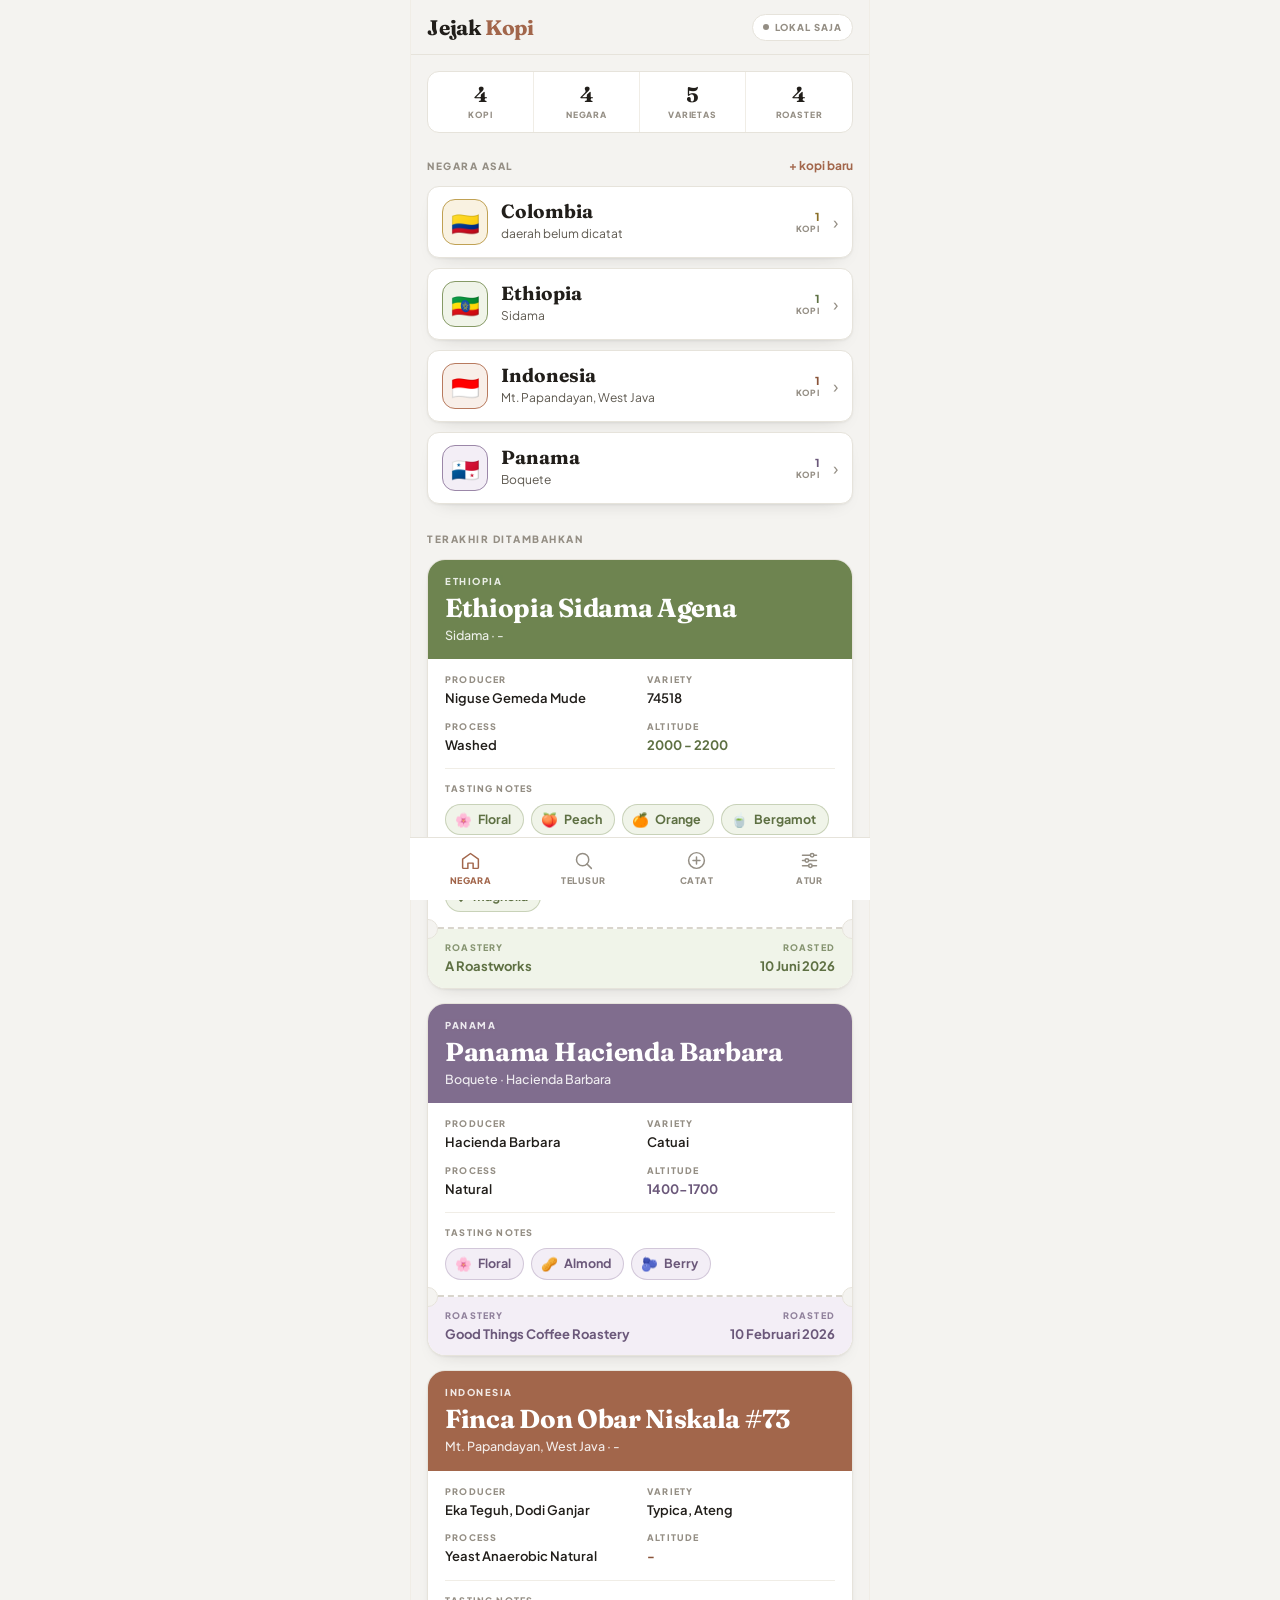
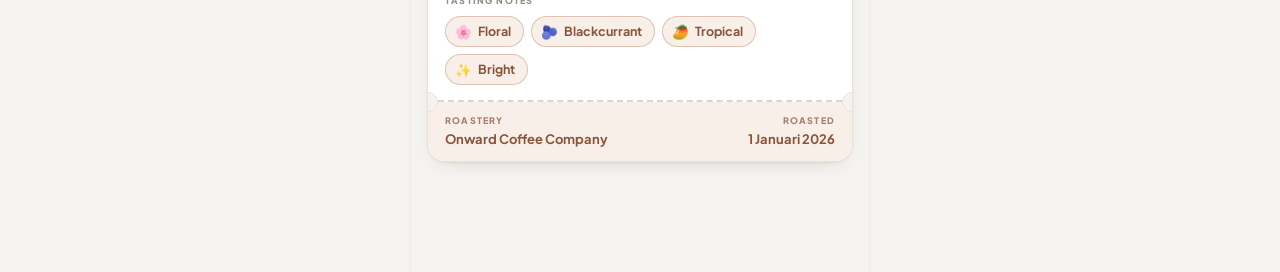
==== commit 58d71e35: "Jejak Kopi: unggahan pertama" ====
--- a/index.html
+++ b/index.html
@@ -21,6 +21,7 @@
 </div>
 <nav class="tabs" id="appTabs"></nav>
 
+<script src="assets/konfigurasi.js"></script>
 <script src="assets/seed.js"></script>
 <script src="assets/app.js"></script>
 <script>
